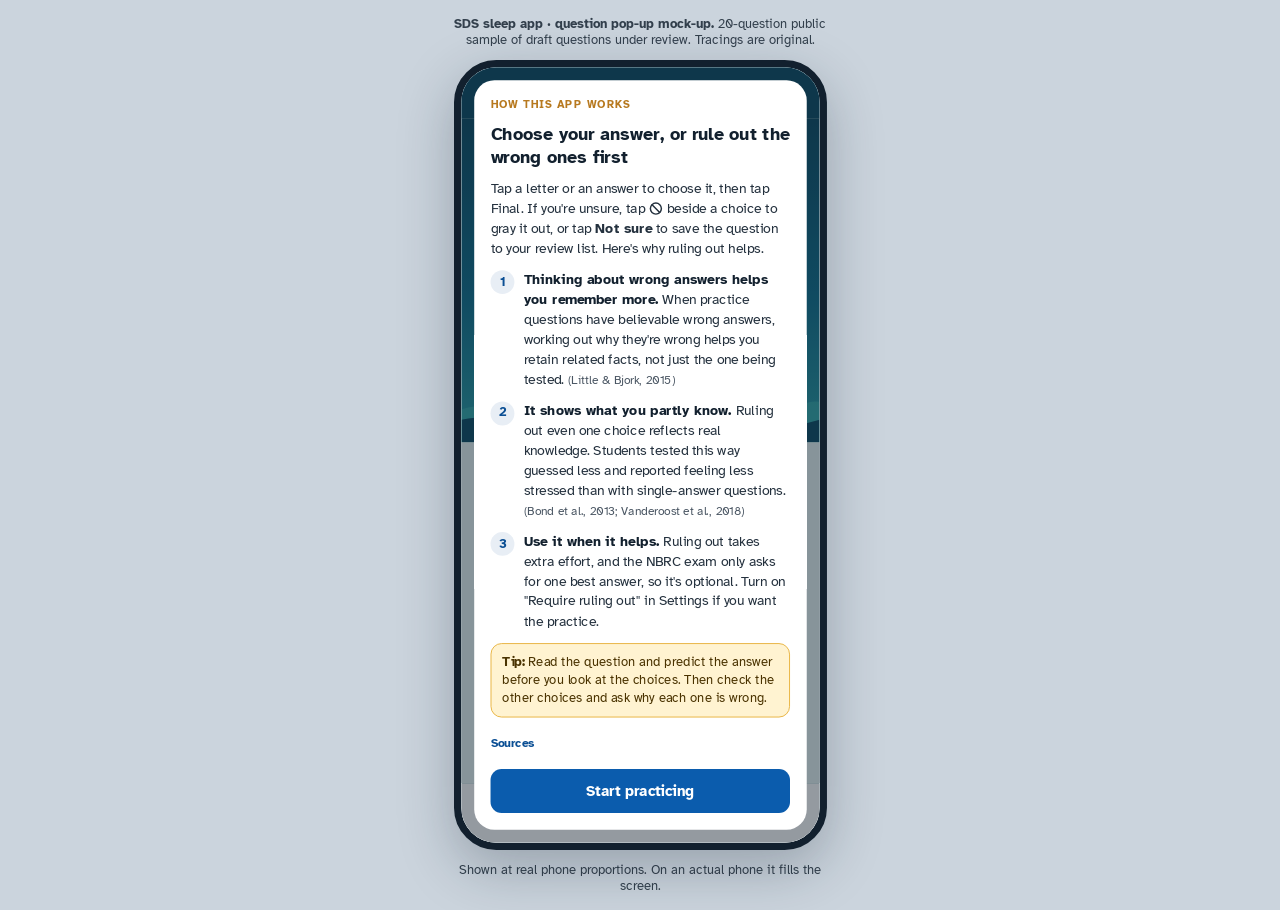
==== sds/index.html @ dd67bce1 "Add Otter Bay home page, Apps page, and reorganized Stats page with domain progress Co-Authored-By: " ====
<!doctype html>
<html lang="en">
<head>
<meta charset="utf-8">
<meta name="viewport" content="width=device-width, initial-scale=1, viewport-fit=cover">
<title>SDS Question Pop-up Mock-up</title>
<link rel="stylesheet" href="https://fonts.googleapis.com/css2?family=Atkinson+Hyperlegible:wght@400;700&family=Fredoka:wght@500;600&display=swap">
<link rel="stylesheet" href="../css/app.css?v=20261023">
<link rel="stylesheet" href="../css/evidence.css?v=20261022b">
<link rel="stylesheet" href="../css/calc.css?v=20261022c">
<link rel="stylesheet" href="../css/home.css?v=20261025b">
</head>
<body>
<div class="stage">
  <p class="note"><b>SDS sleep app · question pop-up mock-up.</b> 20-question public sample of draft questions under review. Tracings are original.</p>
  <div class="holder" id="holder"><div class="phone" id="phone"></div></div>
  <p class="note">Shown at real phone proportions. On an actual phone it fills the screen.</p>
</div>
<script>window.APP_LABEL = "SDS"; window.EXAM = "SDS"; window.START_PAGE = "home"; window.EXAM_LINKS = { RRT: "../", SDS: "./" };</script>
<script src="../js/progress.js?v=20261023"></script>
<script src="../js/stats.js?v=20261025"></script>
<script src="../js/scales.js?v=20261022b"></script>
<script src="../js/sleep_scales.js?v=20261023"></script>
<script src="../js/calc.js?v=20261022c"></script>
<script src="../js/home.js?v=20261025b"></script>
<script src="../js/app.js?v=20261025"></script>
</body>
</html>
---- css/app.css ----
/* Layout: a phone-sized app screen centered on the desktop; fills the screen on a phone. Single light app look by design. */
:root {
  color-scheme: light;
  --desk: #CBD4DD; --ground: #DCE3EA; --sheet: #FFFFFF; --ink: #12202E; --muted: #4A5663; --rule: #E3E7EB;
  --accent: #0B5CAD; --accent-soft: #E8EEF5; --good: #0F7A46; --good-bg: #E6F4EC; --good-ink: #0B5E36;
  --bad: #C2410C; --bad-bg: #FDECE2; --bad-ink: #8A2E08; --off: #E3E7EB; --off-ink: #5B6672; --amber: #B7791F;
  --font: "Atkinson Hyperlegible", Arial, Helvetica, sans-serif;
}
html, body { height: 100%; }
body { margin: 0; background: var(--desk); color: var(--ink); font-family: var(--font); }
button, textarea, input { font-family: inherit; }
button:focus-visible, textarea:focus-visible, input:focus-visible { outline: 3px solid var(--accent); outline-offset: 2px; }
.stage { min-height: 100%; box-sizing: border-box; display: flex; flex-direction: column; align-items: center; justify-content: center; gap: 12px;
  padding-block: 16px; padding-left: max(16px, env(safe-area-inset-left, 0px)); padding-right: max(16px, env(safe-area-inset-right, 0px)); }
.note { margin: 0; font-size: 13px; color: #33404D; text-align: center; max-width: 390px; }
.holder { position: relative; flex-shrink: 0; }
.phone { position: absolute; left: 0; top: 0; transform-origin: 0 0; width: 406px; height: 860px; background: var(--ground);
  border-radius: 46px; overflow: hidden; display: flex; flex-direction: column; box-shadow: 0 20px 60px rgba(18,32,46,.28); border: 8px solid #12202E; box-sizing: border-box; }
@media (max-width: 500px) {
  .stage { padding: 0; display: block; }
  .note { display: none; }
  .holder { width: 100% !important; height: 100dvh !important; }
  .phone { position: relative; transform: none !important; width: 100%; height: 100dvh; border-radius: 0; border: 0; box-shadow: none; }
}
.appbar { height: 56px; flex-shrink: 0; padding: 0 8px 0 18px; display: flex; align-items: center; gap: 10px; color: #3E4A57; }
.appbar b { font-size: 15px; letter-spacing: .02em; }
.mode { font-size: 12px; font-weight: 700; padding: 3px 8px; border-radius: 6px; background: #fff; color: #0B4F94; font-variant-numeric: tabular-nums; }
.mode.exam { background: #12202E; color: #fff; }
.appbar .count { margin-left: auto; font-size: 14px; font-variant-numeric: tabular-nums; }
.iconbtn { width: 44px; height: 44px; border-radius: 22px; border: 0; background: transparent; color: #3E4A57; display: flex; align-items: center; justify-content: center; cursor: pointer; }
.sheet { flex: 1; min-height: 0; display: flex; flex-direction: column; background: var(--sheet); border-radius: 22px 22px 0 0; box-shadow: 0 -6px 24px rgba(18,32,46,.12); position: relative; }
.sheethead { flex-shrink: 0; padding: 10px 16px; display: flex; flex-direction: column; gap: 10px; border-bottom: 1px solid var(--rule); }
.grab { width: 40px; height: 5px; border-radius: 3px; background: #C9D2DC; align-self: center; }
.meta { display: flex; align-items: center; justify-content: space-between; gap: 8px; }
.qid { font-size: 13px; font-weight: 700; background: var(--accent-soft); color: #0B4F94; padding: 3px 9px; border-radius: 6px; letter-spacing: .03em; }
.sec { font-size: 13px; color: var(--muted); margin-left: 8px; }
.dots { display: flex; gap: 4px; }
.dots i { width: 8px; height: 8px; border-radius: 4px; background: #C9D2DC; }
.dots i.on { background: var(--accent); }
.whybtn { min-height: 36px; padding: 0 10px 0 8px; border-radius: 18px; border: 1.5px solid #C9D2DC; background: #fff; color: #0B4F94; font-weight: 700; font-size: 13px; cursor: pointer; margin-left: 8px; display: flex; align-items: center; gap: 5px; white-space: nowrap; }
.whybtn svg { width: 16px; height: 16px; }
.guide { flex-shrink: 0; margin: 10px 12px 0; padding: 10px 12px; border-radius: 12px; background: #FFF3D1; border: 1.5px solid #E8B13A; color: #4A3300;
  display: flex; align-items: flex-start; gap: 10px; font-size: 15px; font-weight: 700; line-height: 1.35; }
.guide svg { flex-shrink: 0; margin-top: 1px; color: var(--amber); }
.guide.ready { background: var(--good-bg); border-color: #3FA36B; color: #0B4A2B; }
.guide.ready svg { color: var(--good); }
.body { flex: 1; min-height: 0; display: flex; }
.content { flex: 1; min-width: 0; overflow-y: auto; padding: 16px 10px 24px 16px; display: flex; flex-direction: column; gap: 14px; }
.stem { margin: 0; font-size: 16px; line-height: 1.45; font-weight: 700; }
.vals { display: grid; grid-template-columns: max-content 1fr; column-gap: 18px; row-gap: 3px; padding-left: 14px; font-size: 15px; font-weight: 700; font-variant-numeric: tabular-nums; margin: 0; }
.vals dt, .vals dd { margin: 0; }
figure { margin: 0; display: flex; flex-direction: column; gap: 4px; }
.imgbtn { padding: 0; border: 0; background: none; cursor: zoom-in; position: relative; display: block; width: 100%; }
.imgbtn img { width: 100%; height: auto; display: block; border-radius: 6px; border: 1px solid var(--ground); }
.imgbtn .ex { position: absolute; right: 6px; bottom: 6px; width: 32px; height: 32px; border-radius: 16px; background: rgba(18,32,46,.78); color: #fff; display: flex; align-items: center; justify-content: center; }
figcaption { font-size: 12px; color: var(--muted); letter-spacing: .04em; }
.opts { list-style: none; margin: 0; padding: 0; display: flex; flex-direction: column; gap: 8px; }
.opt { display: flex; align-items: stretch; border: 1.5px solid #D5DCE3; border-radius: 12px; background: #fff; }
.pick { flex: 1; min-width: 0; display: flex; gap: 6px; text-align: left; padding: 10px 10px; border: 0; background: none; border-radius: 11px; font-size: 16px; line-height: 1.4; color: var(--ink); cursor: pointer; min-height: 48px; }
.pick:disabled { cursor: default; }
.pick .l { font-weight: 700; width: 22px; flex-shrink: 0; }
.pick .t { font-weight: 700; }
.strike { width: 44px; flex-shrink: 0; border: 0; border-left: 1px solid var(--rule); background: none; color: #6B7480; display: flex; align-items: center; justify-content: center; cursor: pointer; border-radius: 0 11px 11px 0; }
.opt.sel { border: 2px solid var(--accent); background: var(--accent-soft); }
.opt.sel .pick { color: #0B2E55; }
.opt.out { background: #F4F6F8; border-color: #E3E7EB; }
.opt.out .pick { color: #6B7480; }
.opt.out .t { font-weight: 400; text-decoration: line-through; }
.opt.out .strike { color: #0B4F94; }
.opt.ok { background: var(--good-bg); border: 2px solid #3FA36B; }
.opt.ok .pick { color: var(--good-ink); }
.opt.no { background: var(--bad-bg); border: 2px solid #E08A5E; }
.opt.no .pick { color: var(--bad-ink); }
.opt.dim .pick { color: var(--muted); }
.opt.dim .t { font-weight: 400; }
.tag { display: block; font-size: 13px; font-weight: 700; margin-top: 2px; }
.result { display: flex; flex-direction: column; gap: 8px; border-top: 1px solid var(--rule); padding-top: 14px; }
.result h3 { margin: 0; display: flex; align-items: center; gap: 6px; font-size: 18px; }
.result h3.ok { color: var(--good-ink); } .result h3.no { color: #A3360A; }
.result p { margin: 0; font-size: 15px; line-height: 1.5; color: #24313E; }
.result:focus { outline: none; }
.result.flash { animation: flash 1.4s ease-out; border-radius: 10px; }
@keyframes flash { 0% { background: #FFF3D1; box-shadow: 0 0 0 6px #FFF3D1; } 100% { background: transparent; box-shadow: 0 0 0 6px transparent; } }
@media (prefers-reduced-motion: reduce) { .result.flash { animation: none; } }
.ribbon { width: 76px; flex-shrink: 0; padding: 16px 12px 16px 6px; box-sizing: border-box; display: flex; flex-direction: column; align-items: center; gap: 10px; border-left: 1px solid var(--rule); background: #F6F8FA; }
.rb { width: 54px; height: 54px; border-radius: 14px; font-size: 21px; font-weight: 700; display: flex; align-items: center; justify-content: center; cursor: pointer; border: 2px solid var(--accent); background: #fff; color: var(--accent); }
.rb.sel { background: var(--accent); color: #fff; }
.rb.out { background: var(--off); border-color: var(--off); color: #6B7480; text-decoration: line-through; }
.rb.ok { background: var(--good); border-color: var(--good); color: #fff; }
.rb.no { background: var(--bad); border-color: var(--bad); color: #fff; }
.rb.dim { background: #EEF1F4; border-color: #EEF1F4; color: #6B7480; cursor: default; }
.spacer { flex: 1; }
.ns { width: 54px; min-height: 58px; border-radius: 14px; border: 2px dashed #C99A2E; background: #fff; color: #8A5A00; display: flex; flex-direction: column; align-items: center; justify-content: center; gap: 2px; cursor: pointer; padding: 4px 0; }
.ns span { font-size: 11px; font-weight: 700; line-height: 1.1; text-align: center; }
.ns.on { background: #FFF3D1; border: 2px solid #C99A2E; color: #5A3E00; }
.ns:disabled { opacity: .45; cursor: default; }
.rl { display: flex; flex-direction: column; gap: 8px; padding: 12px; border-radius: 12px; background: #F6F8FA; border: 1px solid var(--rule); }
.rl p { margin: 0; font-size: 14px; line-height: 1.45; color: #24313E; }
.rl .st { display: flex; align-items: center; gap: 8px; font-weight: 700; font-size: 14px; }
.rl .st svg { flex-shrink: 0; }
.rl.on { background: #FFF8E6; border-color: #EBC46A; }
.rl.clear { background: var(--good-bg); border-color: #8CCAA6; }
.btn.small { min-height: 40px; padding: 0 12px; font-size: 14px; align-self: flex-start; }
.badge { display: inline-block; font-size: 11px; font-weight: 700; padding: 2px 7px; border-radius: 10px; background: #FFF3D1; color: #6A4A00; border: 1px solid #EBC46A; margin-top: 3px; }
.stats { flex: 1; min-height: 0; overflow-y: auto; padding: 18px 16px 24px; display: flex; flex-direction: column; gap: 16px; }
.stats h2 { margin: 0; font-size: 24px; } .stats h3 { margin: 0; font-size: 17px; }
.tiles { display: grid; grid-template-columns: repeat(3, minmax(0, 1fr)); gap: 8px; }
.tiles div { background: #F6F8FA; border: 1px solid var(--rule); border-radius: 12px; padding: 10px; }
.tiles b { display: block; font-size: 22px; font-variant-numeric: tabular-nums; } .tiles span { font-size: 12px; color: var(--muted); }
.tiles div.amber { background: #FFF8E6; border-color: #EBC46A; }
.card { border: 1.5px solid var(--rule); border-radius: 14px; padding: 14px; display: flex; flex-direction: column; gap: 12px; }
.rvlist { list-style: none; margin: 0; padding: 0; display: flex; flex-direction: column; gap: 8px; }
.rvlist li { display: flex; align-items: center; gap: 10px; padding: 8px 10px; border-radius: 10px; background: #FFF8E6; border: 1px solid #EBC46A; }
.rvlist .info { flex: 1; min-width: 0; font-size: 13px; color: #4A3300; } .rvlist .info b { display: block; font-size: 15px; color: var(--ink); }
.rvlist .rm { width: 40px; height: 40px; border-radius: 20px; border: 0; background: transparent; color: #6A4A00; display: flex; align-items: center; justify-content: center; cursor: pointer; }
.empty { margin: 0; font-size: 14px; color: var(--muted); }
.chips { display: flex; flex-wrap: wrap; gap: 8px; }
.chip { min-height: 40px; padding: 0 12px; border-radius: 20px; border: 1.5px solid #C9D2DC; background: #fff; color: #24313E; font-size: 14px; font-weight: 700; cursor: pointer; display: flex; align-items: center; gap: 6px; }
.chip[aria-pressed="true"] { background: var(--accent); border-color: var(--accent); color: #fff; }
.chip .n { font-weight: 400; opacity: .85; }
.match { margin: 0; font-size: 14px; color: var(--muted); }
.link { background: none; border: 0; color: #0B4F94; font-weight: 700; font-size: 13px; cursor: pointer; padding: 6px 0; align-self: flex-start; text-decoration: underline; }
.final { width: 54px; height: 72px; border-radius: 14px; display: flex; flex-direction: column; align-items: center; justify-content: center; gap: 2px; border: 2px solid var(--good); background: var(--good); color: #fff; cursor: pointer; box-shadow: 0 4px 12px rgba(15,122,70,.35); margin-top: 6px; }
.final span { font-size: 12px; font-weight: 700; }
.final:disabled { background: var(--off); border-color: var(--off); color: var(--off-ink); cursor: not-allowed; box-shadow: none; }
.foot { flex-shrink: 0; min-height: 72px; box-sizing: border-box; padding: 12px 16px 14px 16px; border-top: 1px solid var(--rule); display: flex; align-items: center; gap: 10px; }
.foot p { margin: 0; font-size: 14px; line-height: 1.35; color: #3E4A57; }
.btn { min-height: 48px; padding: 0 18px; border-radius: 12px; font-size: 16px; font-weight: 700; cursor: pointer; border: 0; background: var(--accent); color: #fff; }
.btn.line { background: #fff; border: 2px solid var(--bad); color: #A3360A; display: flex; align-items: center; gap: 6px; padding: 0 14px; font-size: 15px; }
.btn.grey { background: #fff; border: 2px solid #AAB4BF; color: #24313E; }
.btn:disabled { background: var(--off); color: var(--off-ink); cursor: not-allowed; }
.scrim { position: absolute; inset: 0; background: rgba(18,32,46,.45); display: flex; align-items: flex-end; z-index: 5; }
.dialog { width: 100%; box-sizing: border-box; background: #fff; border-radius: 22px 22px 0 0; padding: 20px 18px 22px; display: flex; flex-direction: column; gap: 14px; max-height: 92%; overflow-y: auto; }
.dialog h2 { margin: 0; font-size: 20px; }
.dialog .sub { margin: 4px 0 0; font-size: 14px; color: var(--muted); }
fieldset { border: 0; margin: 0; padding: 0; display: flex; flex-direction: column; gap: 8px; }
legend { font-size: 15px; font-weight: 700; padding: 0; margin-bottom: 8px; }
.reason { min-height: 44px; display: flex; align-items: center; gap: 10px; text-align: left; padding: 8px 12px; border-radius: 10px; font-size: 15px; cursor: pointer; background: #fff; border: 1.5px solid #C9D2DC; color: #24313E; }
.reason i { width: 16px; height: 16px; border-radius: 8px; box-sizing: border-box; border: 2px solid #8A939E; flex-shrink: 0; }
.reason[aria-pressed="true"] { background: var(--accent-soft); border: 2px solid var(--accent); color: #0B2E55; font-weight: 700; }
.reason[aria-pressed="true"] i { border: 5px solid var(--accent); background: #fff; }
.reason small { display: block; font-weight: 400; color: var(--muted); font-size: 13px; margin-top: 2px; }
label { font-size: 15px; font-weight: 700; }
textarea { font-size: 15px; padding: 10px 12px; border: 1.5px solid #AAB4BF; border-radius: 10px; resize: vertical; color: var(--ink); width: 100%; box-sizing: border-box; }
.row { display: flex; gap: 10px; } .row .btn { flex: 1; }
.switch { display: flex; align-items: center; gap: 12px; padding: 10px 12px; border: 1.5px solid #C9D2DC; border-radius: 10px; cursor: pointer; }
.switch input { width: 22px; height: 22px; accent-color: var(--accent); flex-shrink: 0; }
.switch span { font-size: 15px; font-weight: 700; } .switch small { display: block; font-weight: 400; color: var(--muted); font-size: 13px; margin-top: 2px; }
.intro { align-items: center; padding: 14px; box-sizing: border-box; }
.intro .dialog { border-radius: 22px; max-height: 100%; gap: 12px; }
.eyebrow { margin: 0; font-size: 12px; font-weight: 700; letter-spacing: .08em; text-transform: uppercase; color: var(--amber); }
.intro ul { margin: 0; padding: 0; list-style: none; display: flex; flex-direction: column; gap: 12px; }
.intro li { display: grid; grid-template-columns: 28px 1fr; gap: 8px; font-size: 15px; line-height: 1.45; color: #24313E; }
.intro li b { color: var(--ink); }
.intro .num { width: 26px; height: 26px; border-radius: 13px; background: var(--accent-soft); color: #0B4F94; font-weight: 700; font-size: 14px; display: flex; align-items: center; justify-content: center; }
.intro .cite { color: var(--muted); font-size: 13px; }
.intro .tip { margin: 0; padding: 10px 12px; border-radius: 12px; background: #FFF3D1; border: 1.5px solid #E8B13A; color: #4A3300; font-size: 14px; line-height: 1.4; }
.intro details { font-size: 13px; color: var(--muted); }
.intro summary { cursor: pointer; font-weight: 700; color: #0B4F94; min-height: 32px; display: flex; align-items: center; }
.intro details ol { margin: 6px 0 0; padding-left: 18px; display: flex; flex-direction: column; gap: 6px; line-height: 1.4; }
.intro details a { color: #0B4F94; }
.results { flex: 1; min-height: 0; overflow-y: auto; padding: 20px 16px; display: flex; flex-direction: column; gap: 14px; }
.results h2 { margin: 0; font-size: 24px; }
.score { display: flex; gap: 10px; }
.score div { flex: 1; background: #F6F8FA; border: 1px solid var(--rule); border-radius: 12px; padding: 12px; }
.score b { display: block; font-size: 26px; font-variant-numeric: tabular-nums; }
.score span { font-size: 13px; color: var(--muted); }
.rlist { list-style: none; margin: 0; padding: 0; display: flex; flex-direction: column; gap: 8px; }
.rlist li { display: flex; align-items: center; gap: 10px; border: 1.5px solid var(--rule); border-radius: 12px; padding: 10px 12px; }
.rlist .mark { width: 28px; height: 28px; border-radius: 14px; display: flex; align-items: center; justify-content: center; flex-shrink: 0; color: #fff; font-weight: 700; }
.rlist .mark.ok { background: var(--good); } .rlist .mark.no { background: var(--bad); }
.rlist .info { flex: 1; min-width: 0; font-size: 14px; } .rlist .info b { display: block; font-size: 15px; }
.rlist .btn { min-height: 44px; padding: 0 14px; font-size: 14px; }
.viewer { position: absolute; inset: 0; background: #0B1118; z-index: 50; display: flex; flex-direction: column; color: #fff; }
.vbar { height: 64px; flex-shrink: 0; box-sizing: border-box; display: flex; align-items: center; gap: 6px; padding: 0 10px; }
.vbar .ttl { flex: 1; }
.vb { height: 44px; min-width: 44px; padding: 0 12px; border-radius: 22px; border: 0; background: rgba(255,255,255,.14); color: #fff; display: flex; align-items: center; justify-content: center; gap: 6px; font-size: 14px; font-weight: 700; cursor: pointer; }
.vb:disabled { background: rgba(255,255,255,.06); color: #6B7480; cursor: not-allowed; }
.zl { min-width: 44px; text-align: center; font-size: 15px; font-weight: 700; font-variant-numeric: tabular-nums; }
.vscroll { flex: 1; min-height: 0; overflow: auto; display: flex; padding: 12px; box-sizing: border-box; cursor: grab; }
.vbox { position: relative; margin: auto; flex-shrink: 0; }
.vbox img { border-radius: 4px; background: #0F1720; user-select: none; -webkit-user-drag: none; }
.vhint { margin: 0; flex-shrink: 0; padding: 10px 16px 14px; font-size: 13px; color: #B8C2CC; text-align: center; }
@media (prefers-reduced-motion: no-preference) { .rb, .final, .reason, .opt { transition: background-color .12s, color .12s, border-color .12s; } }

.prog { width: 64px; height: 6px; border-radius: 3px; background: #DCE3EA; overflow: hidden; }
.prog i { display: block; height: 100%; background: var(--accent); border-radius: 3px; }
.draft { font-size: 11px; font-weight: 700; letter-spacing: .06em; text-transform: uppercase; color: #6A4A00; background: #FFF3D1; border: 1px solid #EBC46A; padding: 2px 6px; border-radius: 5px; margin-left: 6px; }

.vet { display: flex; flex-direction: column; gap: 10px; padding: 14px; border-radius: 14px; border: 2px solid #1F3864; background: #F4F7FB; }
.vet .vclaude { margin: 0; font-size: 13px; line-height: 1.4; color: #4A3300; background: #FFF3D1; border: 1px solid #EBC46A; border-radius: 8px; padding: 8px 10px; }
.vchip.ok[aria-pressed="true"] { background: var(--good); border-color: var(--good); }
.vchip.fix[aria-pressed="true"] { background: var(--bad); border-color: var(--bad); }
.vsaved { margin: 0; font-size: 13px; color: var(--muted); }
.warn { color: #A3360A; font-weight: 700; }
.vlist { list-style: none; margin: 0; padding: 0; display: flex; flex-direction: column; gap: 6px; }
.vrow { width: 100%; display: flex; align-items: center; gap: 10px; text-align: left; padding: 8px 10px; border-radius: 10px; border: 1.5px solid var(--rule); background: #fff; cursor: pointer; font: inherit; color: var(--ink); min-height: 48px; }
.vrank { font-size: 12px; font-weight: 700; color: var(--muted); width: 34px; flex-shrink: 0; font-variant-numeric: tabular-nums; }
.vrow .info { flex: 1; min-width: 0; font-size: 12px; color: var(--muted); } .vrow .info b { display: block; font-size: 14px; color: var(--ink); }
.vtag { font-size: 12px; font-weight: 700; padding: 3px 8px; border-radius: 10px; white-space: nowrap; }
.vtag.ok { background: var(--good-bg); color: var(--good-ink); } .vtag.fix { background: var(--bad-bg); color: var(--bad-ink); } .vtag.todo { background: #EEF1F4; color: var(--muted); }

/* Scale reference cards (info button after the final answer) */
.scalerow { display: flex; flex-wrap: wrap; gap: 8px; margin: 2px 0 4px; }
.scalebtn { display: inline-flex; align-items: center; gap: 8px; min-height: 44px; padding: 8px 14px; border-radius: 22px; border: 1.5px solid #1F5FA8; background: #EEF4FB; color: #154A86; font: inherit; font-size: 14px; font-weight: 700; cursor: pointer; text-align: left; }
.scalebtn:hover { background: #E1ECF8; }
.scaledlg { gap: 10px; }
.schead { display: flex; align-items: flex-start; justify-content: space-between; gap: 10px; }
.schead .vb { background: #EEF1F4; color: #24313E; flex-shrink: 0; }
.sctwrap { overflow-x: auto; -webkit-overflow-scrolling: touch; display: flex; flex-direction: column; gap: 10px; }
.sct { border-collapse: collapse; width: 100%; font-size: 13px; line-height: 1.35; }
.sct th { background: #1F3864; color: #fff; text-align: left; padding: 7px 8px; font-weight: 700; }
.sct td { border-bottom: 1px solid #E3E8EE; padding: 7px 8px; vertical-align: top; color: #24313E; }
.sct tr:nth-child(even) td { background: #F6F8FA; }
.scnote { margin: 0; font-size: 14px; line-height: 1.45; color: #24313E; background: #FFF7E6; border-left: 4px solid #D99A1E; padding: 8px 10px; border-radius: 6px; }
.scsrc { margin: 0; font-size: 12px; color: var(--muted); }

/* Vetting page */
.vconf{margin:2px 0 8px;font-size:14px;color:#334155}.vconf b{font-size:18px;color:#1F3864;margin-right:4px}.vnote{margin:6px 0 0;font-size:13px;line-height:1.4;color:#475569}
.qid { white-space: nowrap; }
---- css/evidence.css ----
/* Evidence cards: circles the part of a graph or EKG that supports the correct answer.
   Owner: Ken + Claude. Kept separate from app.css (shared). */
.evwrap { position: relative; display: block; width: 100%; }
.evwrap img { width: 100%; height: auto; display: block; }
.evsvg { position: absolute; inset: 0; width: 100%; height: 100%; overflow: visible; pointer-events: none; }
.evbadge { position: absolute; width: 24px; height: 24px; border-radius: 12px; display: flex; align-items: center; justify-content: center;
  font-size: 13px; font-weight: 700; color: #12202E; box-shadow: 0 0 0 2px rgba(18,32,46,.75); pointer-events: none; font-variant-numeric: tabular-nums; }
.evbadge.ecg { color: #fff; box-shadow: 0 0 0 2px #fff; }
.evimg { border-radius: 6px; overflow: hidden; }
.evcrop { position: relative; display: block; width: 100%; overflow: hidden; border-radius: 6px; }
.evcrop .evwrap { position: absolute; top: 0; height: 100%; }
.evcrop .evwrap img { height: 100%; }
.evlist { list-style: none; margin: 0; padding: 0; display: flex; flex-direction: column; gap: 10px; }
.evlist li { display: grid; grid-template-columns: 26px 1fr; gap: 10px; align-items: start; font-size: 15px; line-height: 1.45; color: #24313E; }
.evlist .evn { width: 24px; height: 24px; border-radius: 12px; display: flex; align-items: center; justify-content: center; font-size: 13px; font-weight: 700; color: #12202E; border: 2px solid #12202E; box-sizing: border-box; }
.evlist .evn.ecg { color: #fff; border-color: #1F5FD6; }
---- css/calc.css ----
/* On-screen calculator. Owner: Ken + Claude. Kept separate from app.css (shared). */

/* Ribbon button */
.calcbtn { width: 54px; min-height: 58px; border-radius: 14px; border: 2px solid #1F5FA8; background: #EEF4FB; color: #154A86; display: flex; flex-direction: column;
  align-items: center; justify-content: center; gap: 2px; cursor: pointer; padding: 4px 0; flex-shrink: 0; }
.calcbtn span { font-size: 11px; font-weight: 700; line-height: 1.1; }
.calcbtn.on { background: #1F5FA8; color: #fff; }

/* Floating window: opens low, over the answer choices, leaving the stem/values and the answer ribbon free */
.calc { position: absolute; left: 10px; bottom: 12px; width: min(290px, calc(100% - 96px)); z-index: 4; background: #1B2A3A; border-radius: 16px;
  box-shadow: 0 14px 40px rgba(18,32,46,.42), 0 0 0 1px rgba(255,255,255,.06); display: flex; flex-direction: column; overflow: hidden; color: #fff; }
.calchead { display: flex; align-items: center; gap: 6px; padding: 4px 4px 4px 8px; cursor: grab; touch-action: none; user-select: none; }
.calchead:active { cursor: grabbing; }
.calcgrip { width: 10px; height: 26px; flex-shrink: 0; background: radial-gradient(circle, #6E8296 1.3px, transparent 1.6px) 0 0 / 5px 6px; }
.calcx { width: 40px; height: 40px; align-self: flex-start; border: 0; border-radius: 20px; background: transparent; color: #C9D4DF; display: flex; align-items: center; justify-content: center; cursor: pointer; }
.calcdisp { flex: 1; min-width: 0; text-align: right; }
.calcexpr { display: flex; justify-content: space-between; gap: 8px; min-height: 16px; font-size: 13px; color: #9FB0C1; font-variant-numeric: tabular-nums; }
.calcm { font-weight: 700; color: #F2C14E; }
.calcval { display: block; font-size: 26px; font-weight: 700; line-height: 1.2; font-variant-numeric: tabular-nums; overflow-wrap: anywhere; min-height: 31px; }
.calcval.err { font-size: 17px; line-height: 31px; color: #FFB4A0; }
.calcmem { display: grid; grid-template-columns: repeat(4, 1fr); gap: 4px; padding: 0 8px 4px; }
.calckeys { display: grid; grid-template-columns: repeat(6, 1fr); gap: 4px; padding: 0 8px 8px; }
.ck { min-height: 40px; padding: 0; border: 0; border-radius: 9px; background: #33465A; color: #fff; font: inherit; font-size: 18px; font-weight: 700; cursor: pointer; font-variant-numeric: tabular-nums; }
.ck.f { background: #26384B; font-size: 14px; color: #DCE6EF; }
.ck.m { min-height: 26px; background: transparent; font-size: 13px; color: #B9C7D4; }
.ck.o { background: #2A4D74; font-size: 20px; }
.ck.eq { background: #0B5CAD; font-size: 20px; }
.ck:hover { filter: brightness(1.15); }
.ck:active, .ck.hit { filter: brightness(1.35); }
.ck:focus-visible, .calcx:focus-visible { outline: 3px solid #8CC4FF; outline-offset: 1px; }
@media (max-height: 700px) { .ck { min-height: 34px; } .ck.m { min-height: 26px; } .calcval { font-size: 24px; } }
---- css/home.css ----
/* Home and Products pages, Otter Bay theme. Owner: Ken + Claude. Kept separate from app.css (shared). */
.ob {
  --bay: #0A4A63; --tide: #3FB8B3; --glass: #E7F4F3; --kelp: #2F6B4F; --otter: #7A4E2D; --buoy: #F5B83D; --ink2: #12303D;
  flex: 1; min-height: 0; display: flex; flex-direction: column; background: var(--glass); color: var(--ink2);
}
.obtop { height: 56px; flex-shrink: 0; display: flex; align-items: center; justify-content: space-between; padding: 0 8px 0 18px; background: var(--bay); color: #fff; }
.wm { font-family: "Fredoka", var(--font); font-weight: 600; font-size: 22px; letter-spacing: .01em; }
.obgear { width: 44px; height: 44px; border: 0; border-radius: 22px; background: transparent; color: #CFE9EC; display: flex; align-items: center; justify-content: center; cursor: pointer; }
.obscroll { flex: 1; min-height: 0; overflow-y: auto; padding-bottom: 18px; }
.ob h1 { font-family: "Fredoka", var(--font); font-weight: 600; margin: 0; line-height: 1.15; }
.ob h2 { font-family: "Fredoka", var(--font); font-weight: 600; font-size: 19px; margin: 0 0 10px; color: var(--bay); }

/* The bay: one illustrated moment. The otter floats on its back holding today's practice. */
.bay { background: linear-gradient(180deg, var(--bay) 0%, #0E6E8C 55%, #2A9FA6 100%); color: #fff; padding: 8px 18px 0; position: relative; overflow: hidden; }
.hello { margin: 0; font-size: 15px; color: #BFE5E6; }
.bay h1 { font-size: 27px; margin-top: 2px; max-width: 15ch; }
.water { position: relative; margin: 0 -18px 0; height: 262px; }
.raft { position: absolute; left: 50%; bottom: 22px; width: 330px; height: 262px; transform: translateX(-50%); animation: bob 5s ease-in-out 1; }
.today { position: absolute; z-index: 2; left: 22px; bottom: 74px; width: 194px; background: #fff; color: var(--ink2); border-radius: 18px; padding: 14px 14px 12px; box-shadow: 0 10px 24px rgba(4, 34, 48, .35); box-sizing: border-box; }
.tl { margin: 0; font-size: 13px; font-weight: 700; color: var(--kelp); }
.tb { margin: 4px 0 12px; font-size: 16px; font-weight: 700; line-height: 1.3; }
.obstart { width: 100%; min-height: 46px; border: 0; border-radius: 12px; background: var(--buoy); color: #3A2600; font: inherit; font-weight: 700; font-size: 16px; cursor: pointer; }
.obstart:hover { filter: brightness(1.04); }
.paws { position: absolute; left: 52px; bottom: -18px; width: 84px; height: auto; }
.otter { position: absolute; z-index: 1; left: 0; bottom: 0; width: 330px; height: auto; }
.waves { position: absolute; left: 0; right: 0; bottom: 0; width: 100%; height: 56px; z-index: 3; }
@keyframes bob { 0%, 100% { transform: translate(-50%, 0) rotate(0); } 50% { transform: translate(-50%, 5px) rotate(-1deg); } }
@media (prefers-reduced-motion: reduce) { .raft { animation: none; } }

.obsec { padding: 18px 16px 0; }
.exams { display: grid; grid-template-columns: repeat(3, minmax(0, 1fr)); gap: 8px; }
.ex { display: flex; flex-direction: column; gap: 2px; padding: 10px; border-radius: 14px; background: #fff; border: 2px solid #CFE3E6; color: var(--ink2); text-decoration: none; min-height: 64px; box-sizing: border-box; }
.ex b { font-size: 15px; } .ex small { font-size: 12px; color: #4F6B75; line-height: 1.25; }
.ex.on { border-color: var(--bay); background: var(--bay); color: #fff; } .ex.on small { color: #BFE5E6; }
a.ex:hover { border-color: var(--tide); }
.ex.soon { background: transparent; border-style: dashed; color: #5D7882; }
.meter { background: #fff; border-radius: 16px; padding: 14px; display: flex; flex-direction: column; gap: 8px; font-size: 15px; }
.meter b { font-size: 22px; font-family: "Fredoka", var(--font); color: var(--bay); }
.track { height: 10px; border-radius: 5px; background: #D7EBEC; overflow: hidden; }
.track i { display: block; height: 100%; background: linear-gradient(90deg, var(--tide), var(--bay)); border-radius: 5px; }
.mrow { display: flex; justify-content: space-between; font-size: 13px; color: #4F6B75; }
.ways { display: grid; grid-template-columns: 1fr 1fr; gap: 8px; }
.way { text-align: left; display: flex; flex-direction: column; gap: 3px; padding: 12px; border-radius: 14px; border: 0; background: #fff; color: var(--ink2); font: inherit; cursor: pointer; min-height: 78px; border-left: 5px solid var(--tide); }
.way:nth-child(2) { border-left-color: var(--bay); } .way:nth-child(3) { border-left-color: var(--kelp); } .way:nth-child(4) { border-left-color: var(--buoy); }
.way b { font-size: 15px; } .way span { font-size: 13px; color: #4F6B75; line-height: 1.3; }
.tide { display: grid; grid-template-columns: repeat(7, 1fr); gap: 6px; height: 120px; align-items: end; background: #fff; border-radius: 16px; padding: 12px 12px 8px; box-sizing: border-box; }
.tcol { height: 100%; display: flex; flex-direction: column; justify-content: flex-end; align-items: center; gap: 4px; }
.tbar { width: 100%; max-width: 26px; border-radius: 13px 13px 4px 4px; background: linear-gradient(180deg, var(--tide), #1C8C97); position: relative; min-height: 4px; }
.tbar span { position: absolute; top: -17px; left: 0; right: 0; text-align: center; font-size: 11px; font-weight: 700; color: var(--bay); }
.tcol i { font-style: normal; font-size: 12px; color: #4F6B75; }
.fine { margin: 6px 0 0; font-size: 12px; color: #5D7882; } .fine.pad { padding: 14px 16px 0; }

.bnav { flex-shrink: 0; display: grid; grid-template-columns: repeat(4, 1fr); background: #fff; border-top: 1px solid #D3E5E7; padding: 4px 4px 8px; }
.nb { display: flex; flex-direction: column; align-items: center; gap: 2px; min-height: 52px; border: 0; background: none; color: #5D7882; font: inherit; font-size: 12px; font-weight: 700; cursor: pointer; border-radius: 12px; }
.nb.on { color: var(--bay); } .nb.on svg { stroke-width: 2.6; }

/* Products */
.ph { font-size: 28px; color: var(--bay); }
.lede { margin: 6px 0 0; font-size: 15px; line-height: 1.45; color: #2F4A55; max-width: 34ch; }
.prod { margin: 16px 16px 0; background: #fff; border-radius: 20px; padding: 16px; border-top: 6px solid var(--pc); }
.phead { display: flex; align-items: center; gap: 12px; }
.pmark { width: 52px; height: 52px; flex-shrink: 0; }
.prod h2 { margin: 0; color: var(--ink2); font-size: 20px; }
.pstat { display: inline-block; margin-top: 3px; font-size: 12px; font-weight: 700; color: var(--pc); }
.pstat.soon { color: #6A5A3A; }
.prod p { margin: 10px 0 0; font-size: 15px; line-height: 1.45; color: #2F4A55; }
.prod ul { margin: 10px 0 0; padding-left: 18px; font-size: 14px; line-height: 1.5; color: #2F4A55; }
.pfoot { display: flex; align-items: center; justify-content: space-between; gap: 10px; margin-top: 14px; }
.price { font-size: 13px; color: #5D7882; }
.pbtn { min-height: 44px; padding: 0 16px; border-radius: 12px; border: 0; background: var(--pc); color: #fff; font: inherit; font-weight: 700; font-size: 15px; display: inline-flex; align-items: center; text-decoration: none; cursor: pointer; }
.pbtn.off { background: #E3ECEE; color: #5D7882; cursor: default; }
.raft2 { background: #FBF6EE; }

.homebtn { border: 0; background: none; font: inherit; font-weight: 700; font-size: 15px; color: #3E4A57; padding: 8px 6px 8px 0; cursor: pointer; display: flex; align-items: center; gap: 4px; }
.homebtn::before { content: ""; width: 9px; height: 9px; border-left: 2.5px solid currentColor; border-bottom: 2.5px solid currentColor; transform: rotate(45deg); margin-right: 3px; }

/* Stats page in the Otter Bay frame (content from stats.js) */
.obstats .stats { overflow: visible; padding: 16px 16px 8px; gap: 14px; }
.obstats .tiles div { background: #fff; border: 0; border-radius: 14px; }
.obstats .tiles b { font-family: "Fredoka", var(--font); color: var(--bay); }
.obstats .tiles div.amber { background: #FFF6DE; }
.obstats .tiles div.amber b { color: #8A5A00; }
.obstats .card { background: #fff; border: 0; border-radius: 18px; }
.obstats .card h3 { font-family: "Fredoka", var(--font); font-weight: 600; font-size: 18px; color: var(--bay); }
.obstats .chip[aria-pressed="true"] { background: var(--bay); border-color: var(--bay); }
.obstats .btn { background: var(--bay); }
.obstats .btn:disabled { background: var(--off); }
.secrow { display: grid; grid-template-columns: 98px 1fr 76px; grid-template-rows: auto auto; column-gap: 10px; align-items: center; padding: 6px 8px; border-radius: 10px; }
.secrow.weak { background: #FFF6DE; }
.sname { font-weight: 700; font-size: 14px; }
.sbar { height: 10px; border-radius: 5px; background: #D7EBEC; overflow: hidden; }
.sbar i { display: block; height: 100%; border-radius: 5px; background: linear-gradient(90deg, #3FB8B3, #0A4A63); }
.secrow.weak .sbar i { background: #E3A21A; }
.sval { font-size: 14px; font-weight: 700; text-align: right; font-variant-numeric: tabular-nums; }
.scount { grid-column: 2 / 4; font-size: 12px; color: #5D7882; }
.dom { border-radius: 12px; }
.dom > summary { list-style: none; cursor: pointer; }
.dom > summary::-webkit-details-marker { display: none; }
.dom > summary .sname::before { content: "▸ "; color: #5D7882; }
.dom[open] > summary .sname::before { content: "▾ "; }
.secrow.sub { margin-left: 12px; }
.secrow.sub .sname { font-weight: 400; }
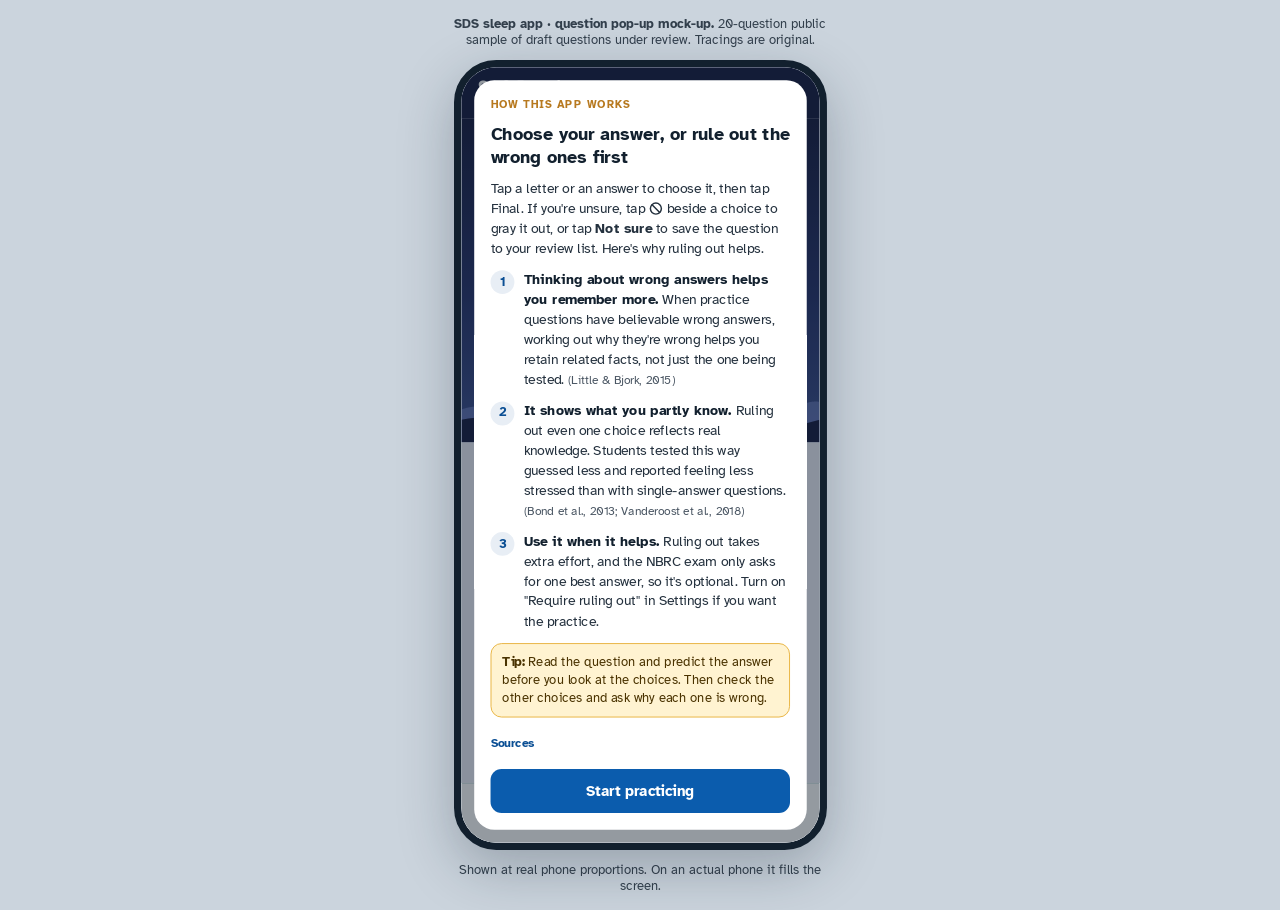
==== commit d83b0cd6: "Theme each app (CRT/RRT Ready, SDS Ready, RPSGT Ready) with its own colors, sky and headline Co-Auth" ====
--- a/sds/index.html
+++ b/sds/index.html
@@ -8,7 +8,7 @@
 <link rel="stylesheet" href="../css/app.css?v=20261023">
 <link rel="stylesheet" href="../css/evidence.css?v=20261022b">
 <link rel="stylesheet" href="../css/calc.css?v=20261022c">
-<link rel="stylesheet" href="../css/home.css?v=20261025b">
+<link rel="stylesheet" href="../css/home.css?v=20261025c">
 </head>
 <body>
 <div class="stage">
@@ -22,7 +22,7 @@
 <script src="../js/scales.js?v=20261022b"></script>
 <script src="../js/sleep_scales.js?v=20261023"></script>
 <script src="../js/calc.js?v=20261022c"></script>
-<script src="../js/home.js?v=20261025b"></script>
+<script src="../js/home.js?v=20261025d"></script>
 <script src="../js/app.js?v=20261025"></script>
 </body>
 </html>
--- a/css/home.css
+++ b/css/home.css
@@ -4,14 +4,17 @@
   flex: 1; min-height: 0; display: flex; flex-direction: column; background: var(--glass); color: var(--ink2);
 }
 .obtop { height: 56px; flex-shrink: 0; display: flex; align-items: center; justify-content: space-between; padding: 0 8px 0 18px; background: var(--bay); color: #fff; }
-.wm { font-family: "Fredoka", var(--font); font-weight: 600; font-size: 22px; letter-spacing: .01em; }
+.wm { font-family: "Fredoka", var(--font); font-weight: 600; font-size: 21px; letter-spacing: .01em; display: flex; flex-direction: column; line-height: 1.05; }
+.wm small { font-family: var(--font); font-weight: 400; font-size: 11px; color: rgba(255,255,255,.72); letter-spacing: .02em; }
+.sky { position: absolute; left: 0; top: 0; width: 100%; height: 100px; pointer-events: none; }
+.bay > *:not(.sky) { position: relative; }
 .obgear { width: 44px; height: 44px; border: 0; border-radius: 22px; background: transparent; color: #CFE9EC; display: flex; align-items: center; justify-content: center; cursor: pointer; }
 .obscroll { flex: 1; min-height: 0; overflow-y: auto; padding-bottom: 18px; }
 .ob h1 { font-family: "Fredoka", var(--font); font-weight: 600; margin: 0; line-height: 1.15; }
 .ob h2 { font-family: "Fredoka", var(--font); font-weight: 600; font-size: 19px; margin: 0 0 10px; color: var(--bay); }
 
 /* The bay: one illustrated moment. The otter floats on its back holding today's practice. */
-.bay { background: linear-gradient(180deg, var(--bay) 0%, #0E6E8C 55%, #2A9FA6 100%); color: #fff; padding: 8px 18px 0; position: relative; overflow: hidden; }
+.bay { background: linear-gradient(180deg, var(--bay) 0%, var(--mid) 55%, var(--low) 100%); color: #fff; padding: 8px 18px 0; position: relative; overflow: hidden; }
 .hello { margin: 0; font-size: 15px; color: #BFE5E6; }
 .bay h1 { font-size: 27px; margin-top: 2px; max-width: 15ch; }
 .water { position: relative; margin: 0 -18px 0; height: 262px; }
@@ -19,7 +22,7 @@
 .today { position: absolute; z-index: 2; left: 22px; bottom: 74px; width: 194px; background: #fff; color: var(--ink2); border-radius: 18px; padding: 14px 14px 12px; box-shadow: 0 10px 24px rgba(4, 34, 48, .35); box-sizing: border-box; }
 .tl { margin: 0; font-size: 13px; font-weight: 700; color: var(--kelp); }
 .tb { margin: 4px 0 12px; font-size: 16px; font-weight: 700; line-height: 1.3; }
-.obstart { width: 100%; min-height: 46px; border: 0; border-radius: 12px; background: var(--buoy); color: #3A2600; font: inherit; font-weight: 700; font-size: 16px; cursor: pointer; }
+.obstart { width: 100%; min-height: 46px; border: 0; border-radius: 12px; background: var(--buoy); color: var(--accentInk); font: inherit; font-weight: 700; font-size: 16px; cursor: pointer; }
 .obstart:hover { filter: brightness(1.04); }
 .paws { position: absolute; left: 52px; bottom: -18px; width: 84px; height: auto; }
 .otter { position: absolute; z-index: 1; left: 0; bottom: 0; width: 330px; height: auto; }
@@ -45,7 +48,7 @@
 .way b { font-size: 15px; } .way span { font-size: 13px; color: #4F6B75; line-height: 1.3; }
 .tide { display: grid; grid-template-columns: repeat(7, 1fr); gap: 6px; height: 120px; align-items: end; background: #fff; border-radius: 16px; padding: 12px 12px 8px; box-sizing: border-box; }
 .tcol { height: 100%; display: flex; flex-direction: column; justify-content: flex-end; align-items: center; gap: 4px; }
-.tbar { width: 100%; max-width: 26px; border-radius: 13px 13px 4px 4px; background: linear-gradient(180deg, var(--tide), #1C8C97); position: relative; min-height: 4px; }
+.tbar { width: 100%; max-width: 26px; border-radius: 13px 13px 4px 4px; background: linear-gradient(180deg, var(--tide), var(--bay)); position: relative; min-height: 4px; }
 .tbar span { position: absolute; top: -17px; left: 0; right: 0; text-align: center; font-size: 11px; font-weight: 700; color: var(--bay); }
 .tcol i { font-style: normal; font-size: 12px; color: #4F6B75; }
 .fine { margin: 6px 0 0; font-size: 12px; color: #5D7882; } .fine.pad { padding: 14px 16px 0; }
@@ -89,7 +92,7 @@
 .secrow.weak { background: #FFF6DE; }
 .sname { font-weight: 700; font-size: 14px; }
 .sbar { height: 10px; border-radius: 5px; background: #D7EBEC; overflow: hidden; }
-.sbar i { display: block; height: 100%; border-radius: 5px; background: linear-gradient(90deg, #3FB8B3, #0A4A63); }
+.sbar i { display: block; height: 100%; border-radius: 5px; background: linear-gradient(90deg, var(--tide), var(--bay)); }
 .secrow.weak .sbar i { background: #E3A21A; }
 .sval { font-size: 14px; font-weight: 700; text-align: right; font-variant-numeric: tabular-nums; }
 .scount { grid-column: 2 / 4; font-size: 12px; color: #5D7882; }
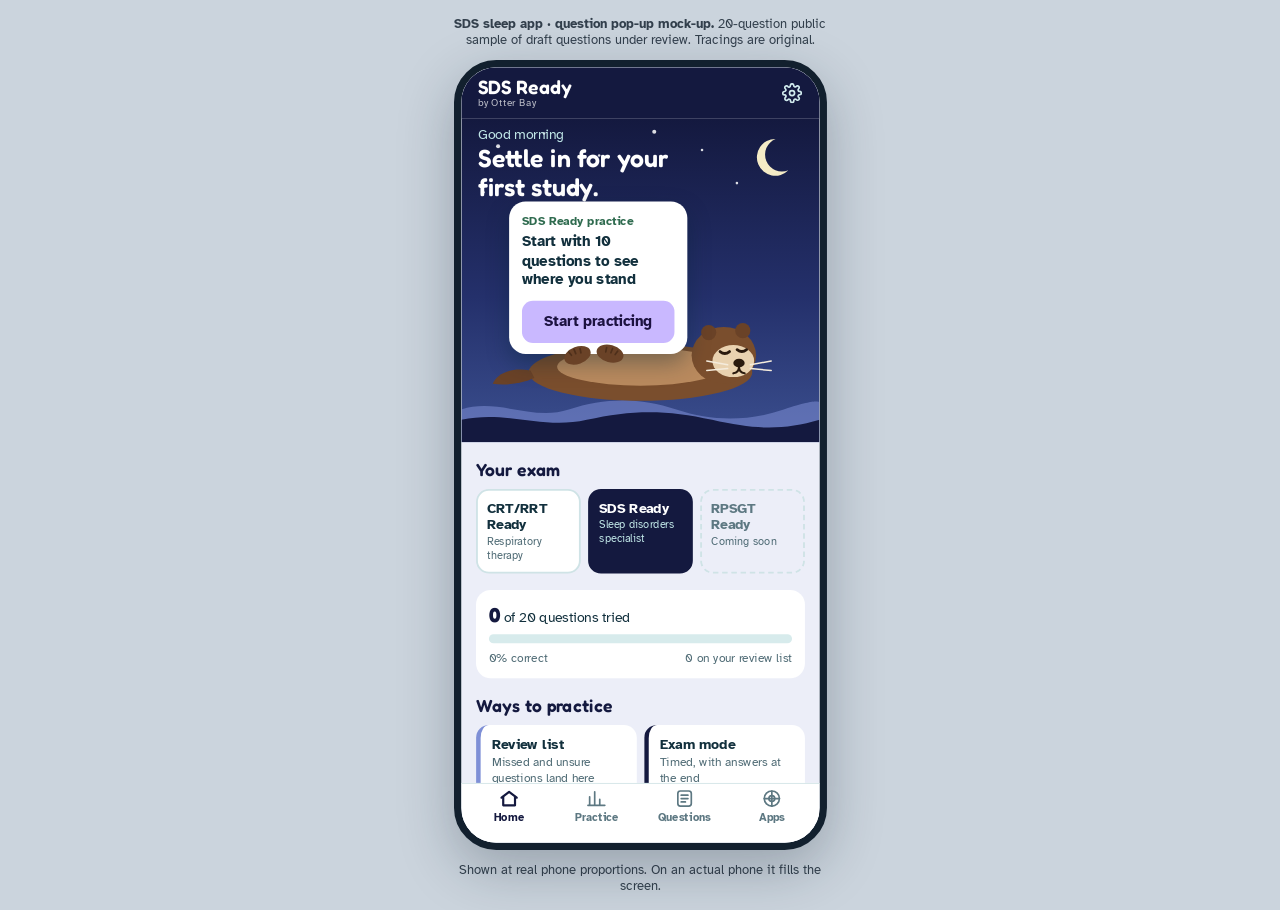
==== commit baa05550: "Practice builder: focus by domain, task or topic; all missed questions with last-attempt option; int" ====
--- a/sds/index.html
+++ b/sds/index.html
@@ -8,7 +8,7 @@
 <link rel="stylesheet" href="../css/app.css?v=20261023">
 <link rel="stylesheet" href="../css/evidence.css?v=20261022b">
 <link rel="stylesheet" href="../css/calc.css?v=20261022c">
-<link rel="stylesheet" href="../css/home.css?v=20261025c">
+<link rel="stylesheet" href="../css/home.css?v=20261025h">
 </head>
 <body>
 <div class="stage">
@@ -18,11 +18,11 @@
 </div>
 <script>window.APP_LABEL = "SDS"; window.EXAM = "SDS"; window.START_PAGE = "home"; window.EXAM_LINKS = { RRT: "../", SDS: "./" };</script>
 <script src="../js/progress.js?v=20261023"></script>
-<script src="../js/stats.js?v=20261025"></script>
+<script src="../js/stats.js?v=20261025f"></script>
 <script src="../js/scales.js?v=20261022b"></script>
 <script src="../js/sleep_scales.js?v=20261023"></script>
 <script src="../js/calc.js?v=20261022c"></script>
-<script src="../js/home.js?v=20261025d"></script>
-<script src="../js/app.js?v=20261025"></script>
+<script src="../js/home.js?v=20261025e"></script>
+<script src="../js/app.js?v=20261025e"></script>
 </body>
 </html>
--- a/css/home.css
+++ b/css/home.css
@@ -103,3 +103,58 @@
 .dom[open] > summary .sname::before { content: "▾ "; }
 .secrow.sub { margin-left: 12px; }
 .secrow.sub .sname { font-weight: 400; }
+
+/* Practice builder (stats.js content inside the Otter Bay frame) */
+.obstats .stats { gap: 18px; }
+.step h2 { margin: 0 0 8px; }
+.steph { display: flex; align-items: baseline; justify-content: space-between; }
+.hint { margin: 0 0 8px; font-size: 13px; color: #5D7882; }
+.pick2s { display: flex; flex-direction: column; gap: 6px; }
+.pick2 { display: grid; grid-template-columns: 22px 1fr auto; align-items: center; gap: 10px; text-align: left; padding: 10px 12px; border-radius: 14px; border: 2px solid transparent; background: #fff; font: inherit; color: var(--ink2); cursor: pointer; min-height: 56px; }
+.pick2 b { display: block; font-size: 15px; } .pick2 small { display: block; font-size: 12px; color: #5D7882; }
+.pick2 em { font-style: normal; font-weight: 700; font-size: 15px; color: var(--bay); font-variant-numeric: tabular-nums; }
+.pick2 .dot { width: 18px; height: 18px; border-radius: 9px; border: 2px solid #9DB3BA; box-sizing: border-box; }
+.pick2[aria-pressed="true"] { border-color: var(--bay); }
+.pick2[aria-pressed="true"] .dot { border: 6px solid var(--bay); }
+.pick2:disabled { opacity: .5; cursor: default; }
+.dom { background: #fff; border-radius: 14px; margin-bottom: 8px; padding: 0 10px; }
+.dom[open] { padding-bottom: 8px; }
+.dom > summary { list-style: none; cursor: pointer; display: flex; justify-content: space-between; align-items: center; min-height: 44px; }
+.dom > summary::-webkit-details-marker { display: none; }
+.dname { font-weight: 700; font-size: 15px; } .dname::before { content: "▸ "; color: #5D7882; } .dom[open] .dname::before { content: "▾ "; }
+.dmeta { font-size: 13px; color: #5D7882; white-space: nowrap; margin-left: 8px; }
+.link.small { font-size: 12px; padding: 2px 0 6px; }
+.secpick { width: 100%; display: grid; grid-template-columns: 24px 1fr auto; gap: 10px; align-items: center; text-align: left; padding: 8px 6px; border: 0; border-top: 1px solid #E3EEF0; background: none; font: inherit; color: var(--ink2); cursor: pointer; }
+.secpick .box { width: 22px; height: 22px; border-radius: 6px; border: 2px solid #9DB3BA; box-sizing: border-box; display: flex; align-items: center; justify-content: center; color: #fff; }
+.secpick.on .box { background: var(--bay); border-color: var(--bay); }
+.secpick.on { background: color-mix(in srgb, var(--tide) 12%, white); border-radius: 10px; }
+.stext b { font-size: 14px; } .stext small { display: block; font-size: 12px; color: #5D7882; line-height: 1.3; margin: 1px 0 5px; }
+.secpick .sbar { display: block; height: 7px; border-radius: 4px; background: #D7EBEC; overflow: hidden; }
+.secpick .sbar i { display: block; height: 100%; background: linear-gradient(90deg, var(--tide), var(--bay)); }
+.secpick .sval { font-weight: 700; font-size: 14px; text-align: right; font-variant-numeric: tabular-nums; } .secpick .sval small { display: block; font-weight: 400; font-size: 11px; color: #5D7882; }
+.weaktag { font-style: normal; font-size: 11px; font-weight: 700; color: #7A4E00; background: #FFE7B0; padding: 1px 6px; border-radius: 8px; margin-left: 4px; }
+.more { background: #fff; border-radius: 14px; padding: 2px 12px 10px; }
+.more > summary { list-style: none; cursor: pointer; display: flex; justify-content: space-between; align-items: center; min-height: 48px; }
+.more > summary::-webkit-details-marker { display: none; }
+.more > summary h2 { margin: 0; } .more > summary .hint { margin: 0; }
+.more fieldset { margin-top: 6px; }
+.chip .n { margin-left: 4px; }
+.modes { display: grid; grid-template-columns: 1fr 1fr; gap: 8px; margin-top: 10px; }
+.mode2 { text-align: left; padding: 10px 12px; border-radius: 14px; border: 2px solid transparent; background: #fff; font: inherit; color: var(--ink2); cursor: pointer; }
+.mode2 b { display: block; font-size: 15px; } .mode2 small { display: block; font-size: 12px; color: #5D7882; line-height: 1.3; }
+.mode2[aria-pressed="true"] { border-color: var(--bay); }
+.obstats .match { margin-top: 8px; }
+.startbar { flex-shrink: 0; display: flex; align-items: center; gap: 10px; padding: 10px 14px; background: #fff; border-top: 1px solid #D3E5E7; box-shadow: 0 -6px 16px rgba(10, 74, 99, .08); }
+.startbar span { flex: 1; font-size: 13px; color: #4F6B75; }
+.startbar .obstart { width: auto; padding: 0 18px; }
+.startbar .obstart:disabled { background: var(--off); color: var(--off-ink); cursor: not-allowed; }
+
+.seg { display: grid; grid-template-columns: repeat(3, 1fr); background: #fff; border-radius: 12px; padding: 4px; gap: 4px; margin-bottom: 8px; }
+.seg button { min-height: 40px; border: 0; border-radius: 9px; background: none; font: inherit; font-weight: 700; font-size: 14px; color: #4F6B75; cursor: pointer; }
+.seg button[aria-selected="true"] { background: var(--bay); color: #fff; }
+.glist { background: #fff; border-radius: 14px; padding: 2px 10px; }
+.glist .secpick:first-child { border-top: 0; }
+.secpick[data-empty] { opacity: .55; }
+.secpick .sval { min-width: 52px; }
+.sub2 { display: flex; align-items: center; gap: 8px; font-size: 14px; font-weight: 400; padding: 2px 4px 4px 44px; color: var(--ink2); }
+.sub2 input { width: 20px; height: 20px; accent-color: var(--bay); }
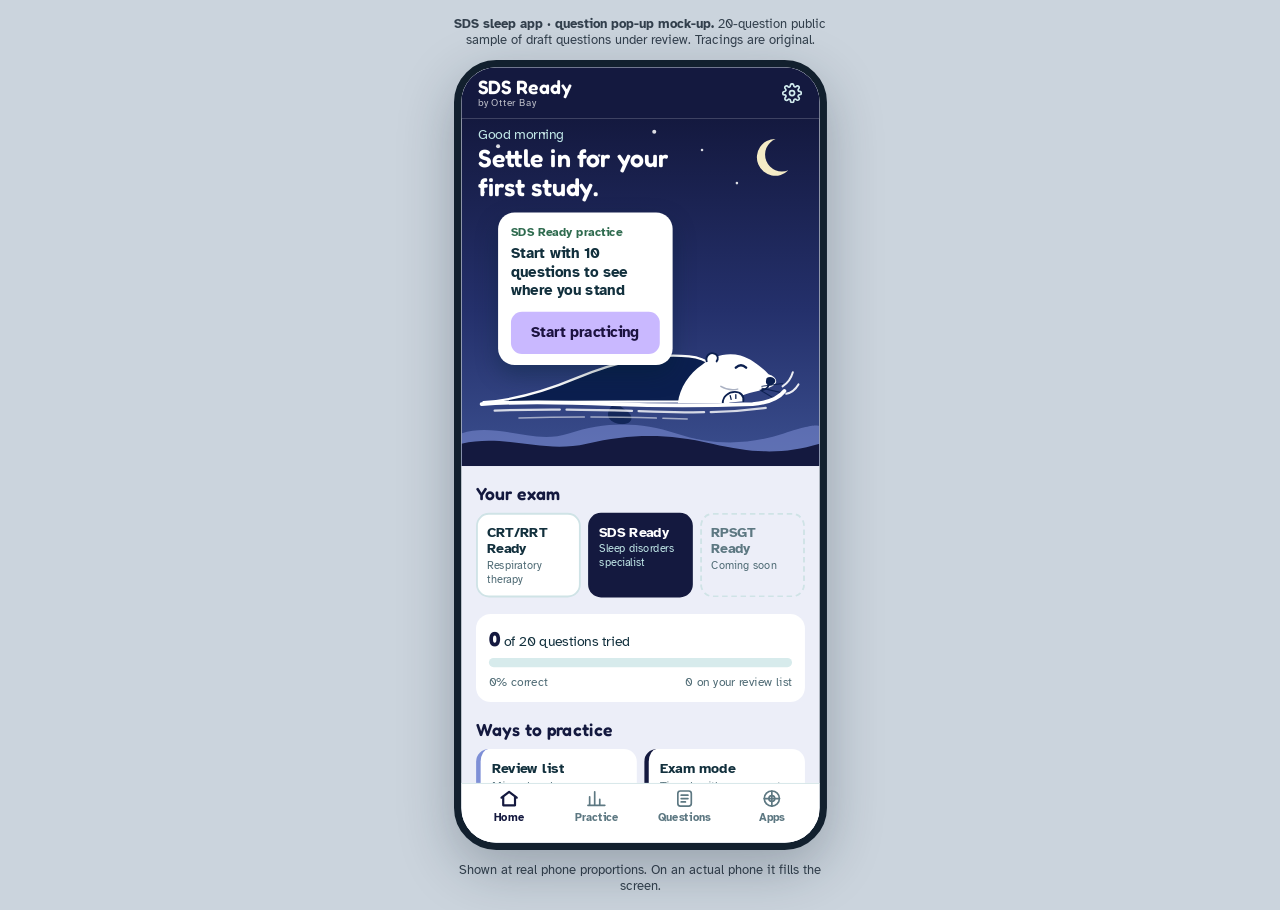
==== commit 2f0a04eb: "Redraw the home-page otter to match the Otter Bay loading video: navy swimmer with white face, carry" ====
--- a/sds/index.html
+++ b/sds/index.html
@@ -8,7 +8,7 @@
 <link rel="stylesheet" href="../css/app.css?v=20261023">
 <link rel="stylesheet" href="../css/evidence.css?v=20261022b">
 <link rel="stylesheet" href="../css/calc.css?v=20261022c">
-<link rel="stylesheet" href="../css/home.css?v=20261025h">
+<link rel="stylesheet" href="../css/home.css?v=20261025r">
 </head>
 <body>
 <div class="stage">
@@ -22,7 +22,7 @@
 <script src="../js/scales.js?v=20261022b"></script>
 <script src="../js/sleep_scales.js?v=20261023"></script>
 <script src="../js/calc.js?v=20261022c"></script>
-<script src="../js/home.js?v=20261025e"></script>
+<script src="../js/home.js?v=20261025o"></script>
 <script src="../js/app.js?v=20261025e"></script>
 </body>
 </html>
--- a/css/home.css
+++ b/css/home.css
@@ -13,22 +13,25 @@
 .ob h1 { font-family: "Fredoka", var(--font); font-weight: 600; margin: 0; line-height: 1.15; }
 .ob h2 { font-family: "Fredoka", var(--font); font-weight: 600; font-size: 19px; margin: 0 0 10px; color: var(--bay); }
 
-/* The bay: one illustrated moment. The otter floats on its back holding today's practice. */
+/* The bay: one illustrated moment. The otter from the loading video swims along carrying today's practice on its back. */
 .bay { background: linear-gradient(180deg, var(--bay) 0%, var(--mid) 55%, var(--low) 100%); color: #fff; padding: 8px 18px 0; position: relative; overflow: hidden; }
 .hello { margin: 0; font-size: 15px; color: #BFE5E6; }
 .bay h1 { font-size: 27px; margin-top: 2px; max-width: 15ch; }
-.water { position: relative; margin: 0 -18px 0; height: 262px; }
-.raft { position: absolute; left: 50%; bottom: 22px; width: 330px; height: 262px; transform: translateX(-50%); animation: bob 5s ease-in-out 1; }
-.today { position: absolute; z-index: 2; left: 22px; bottom: 74px; width: 194px; background: #fff; color: var(--ink2); border-radius: 18px; padding: 14px 14px 12px; box-shadow: 0 10px 24px rgba(4, 34, 48, .35); box-sizing: border-box; }
+.water { position: relative; margin: 0 -18px 0; height: 288px; }
+.raft { position: absolute; left: 50%; bottom: 22px; width: 330px; height: 288px; transform: translateX(-50%); animation: bob 5s ease-in-out 1; }
+.today { position: absolute; z-index: 2; left: 10px; bottom: 88px; width: 190px; background: #fff; color: var(--ink2); border-radius: 18px; padding: 14px 14px 12px; box-shadow: 0 10px 24px rgba(4, 34, 48, .35); box-sizing: border-box; }
 .tl { margin: 0; font-size: 13px; font-weight: 700; color: var(--kelp); }
 .tb { margin: 4px 0 12px; font-size: 16px; font-weight: 700; line-height: 1.3; }
 .obstart { width: 100%; min-height: 46px; border: 0; border-radius: 12px; background: var(--buoy); color: var(--accentInk); font: inherit; font-weight: 700; font-size: 16px; cursor: pointer; }
 .obstart:hover { filter: brightness(1.04); }
-.paws { position: absolute; left: 52px; bottom: -18px; width: 84px; height: auto; }
-.otter { position: absolute; z-index: 1; left: 0; bottom: 0; width: 330px; height: auto; }
+.otter { position: absolute; z-index: 1; left: -8px; bottom: 4px; width: 346px; height: auto; overflow: visible; }
+.o-body { animation: swim 3.2s ease-in-out infinite; transform-origin: 70% 70%; }
+.o-wake path + path { stroke-dasharray: 70 7; animation: wake 3s linear infinite; }
+@keyframes swim { 0%, 100% { transform: translateY(0) rotate(0); } 50% { transform: translateY(2px) rotate(-.8deg); } }
+@keyframes wake { to { stroke-dashoffset: 77; } }
 .waves { position: absolute; left: 0; right: 0; bottom: 0; width: 100%; height: 56px; z-index: 3; }
 @keyframes bob { 0%, 100% { transform: translate(-50%, 0) rotate(0); } 50% { transform: translate(-50%, 5px) rotate(-1deg); } }
-@media (prefers-reduced-motion: reduce) { .raft { animation: none; } }
+@media (prefers-reduced-motion: reduce) { .raft, .o-body, .o-wake path + path { animation: none; } }
 
 .obsec { padding: 18px 16px 0; }
 .exams { display: grid; grid-template-columns: repeat(3, minmax(0, 1fr)); gap: 8px; }
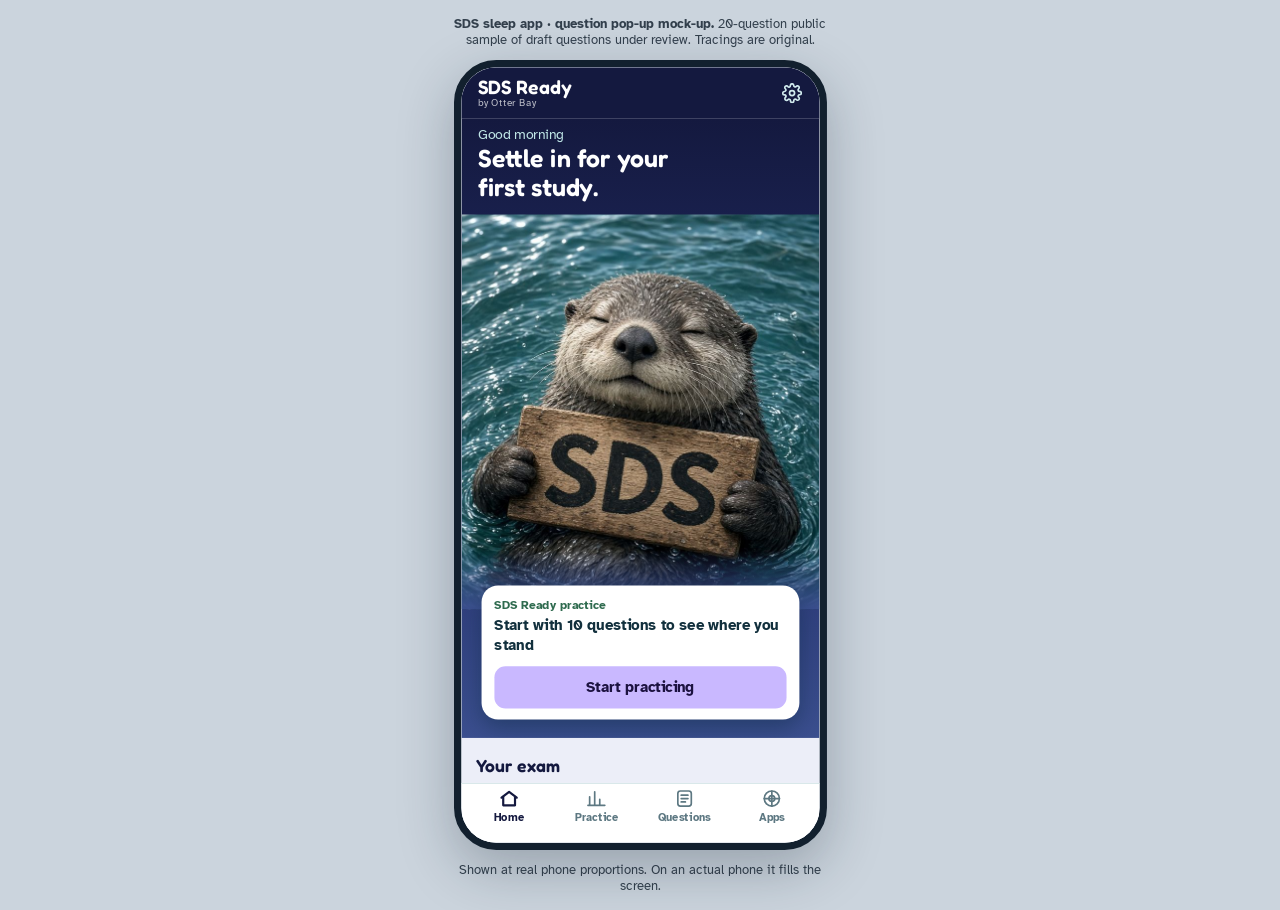
==== commit 3850e686: "Use the team's otter photos as the home hero (CRT/RRT and SDS) and as app thumbnails on the Apps pag" ====
--- a/sds/index.html
+++ b/sds/index.html
@@ -8,7 +8,7 @@
 <link rel="stylesheet" href="../css/app.css?v=20261023">
 <link rel="stylesheet" href="../css/evidence.css?v=20261022b">
 <link rel="stylesheet" href="../css/calc.css?v=20261022c">
-<link rel="stylesheet" href="../css/home.css?v=20261025r">
+<link rel="stylesheet" href="../css/home.css?v=20261025t">
 </head>
 <body>
 <div class="stage">
@@ -22,7 +22,7 @@
 <script src="../js/scales.js?v=20261022b"></script>
 <script src="../js/sleep_scales.js?v=20261023"></script>
 <script src="../js/calc.js?v=20261022c"></script>
-<script src="../js/home.js?v=20261025o"></script>
+<script src="../js/home.js?v=20261025s"></script>
 <script src="../js/app.js?v=20261025e"></script>
 </body>
 </html>
--- a/css/home.css
+++ b/css/home.css
@@ -161,3 +161,11 @@
 .secpick .sval { min-width: 52px; }
 .sub2 { display: flex; align-items: center; gap: 8px; font-size: 14px; font-weight: 400; padding: 2px 4px 4px 44px; color: var(--ink2); }
 .sub2 input { width: 20px; height: 20px; accent-color: var(--bay); }
+
+/* Photo hero: the team's otter photos, one per app (CRT/RRT, SDS). */
+.bay.photo { padding-bottom: 20px; }
+.bay.photo .hero { margin: 14px -18px 0; height: 430px; position: relative; overflow: hidden; }
+.bay.photo .hero img { display: block; width: 100%; height: 100%; object-fit: cover; object-position: 50% 18%; }
+.bay.photo .hero::after { content: ""; position: absolute; inset: auto 0 0 0; height: 64px; background: linear-gradient(180deg, transparent, var(--low)); }
+.bay.photo .today { position: relative; left: auto; bottom: auto; width: auto; margin: -26px 4px 0; animation: none; }
+.pphoto { width: 52px; height: 52px; border-radius: 50%; object-fit: cover; object-position: 50% 30%; flex: none; border: 2px solid var(--pc); box-sizing: border-box; }
